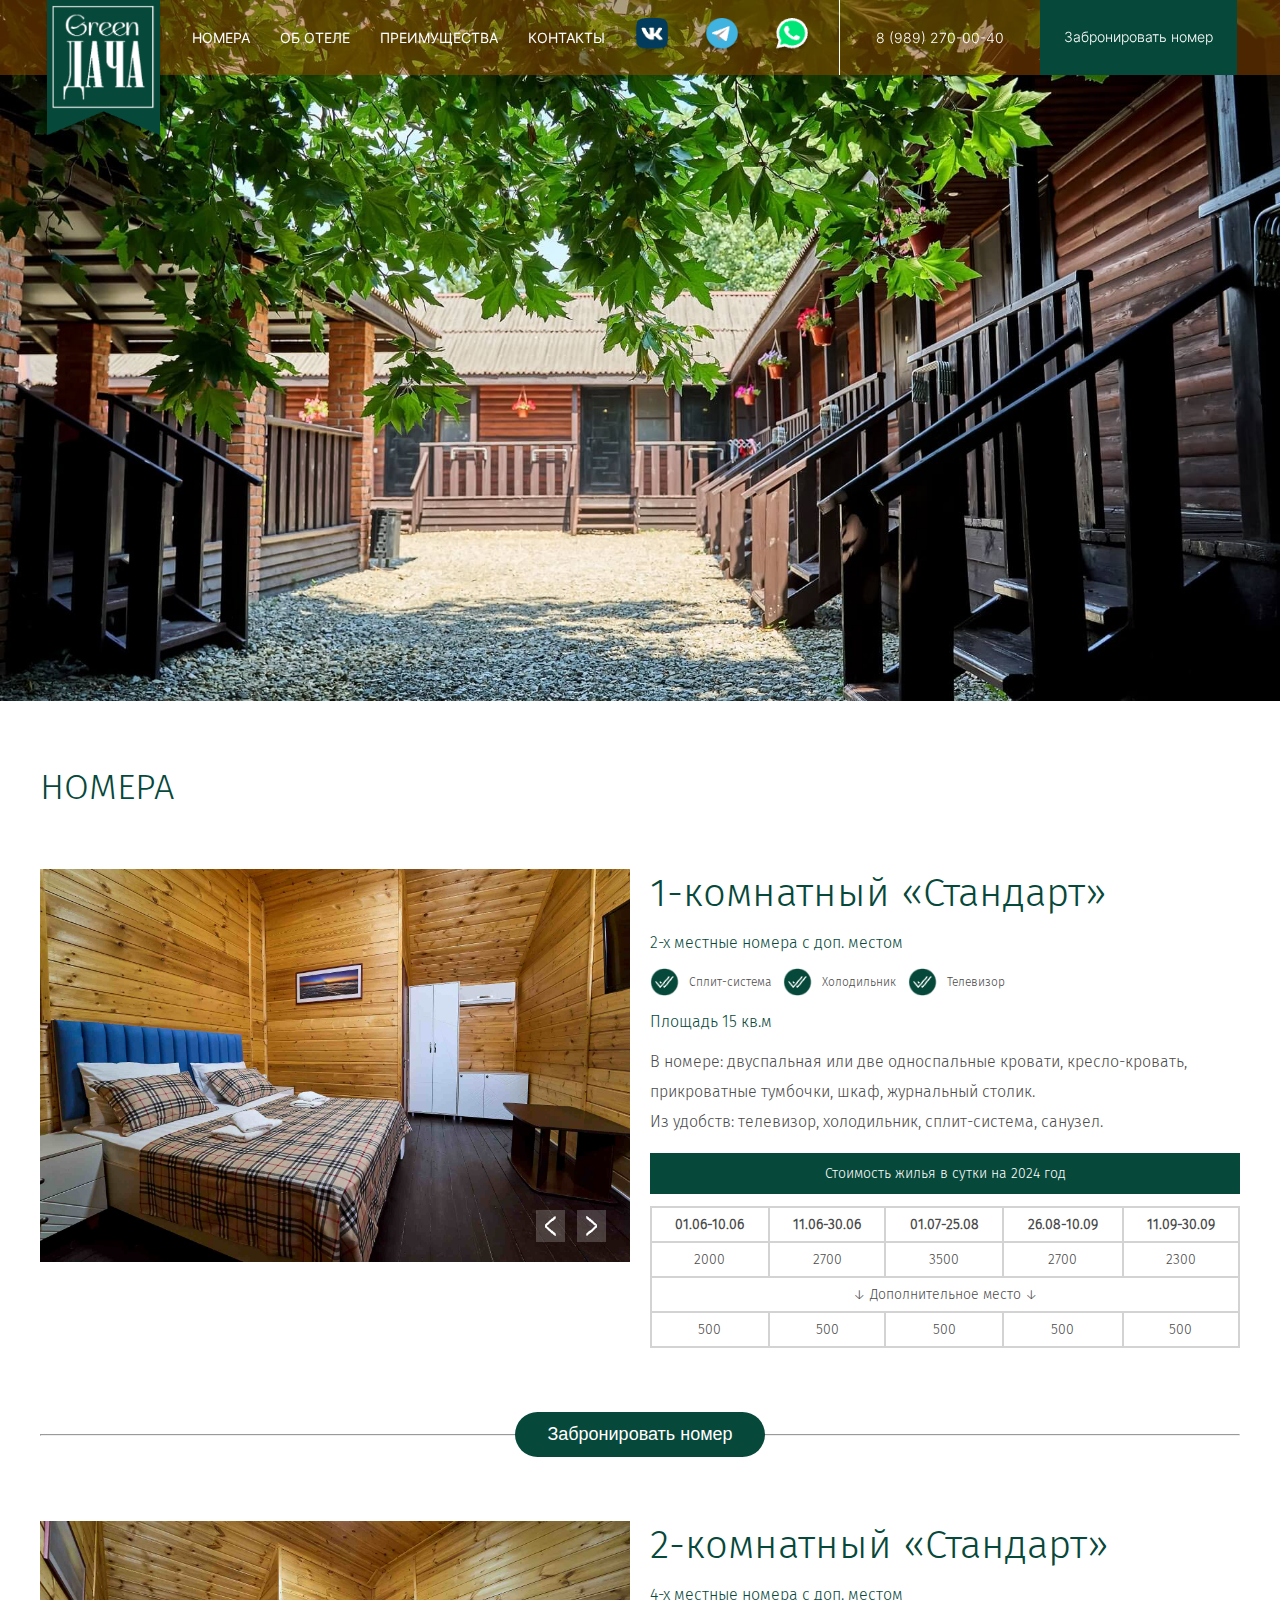
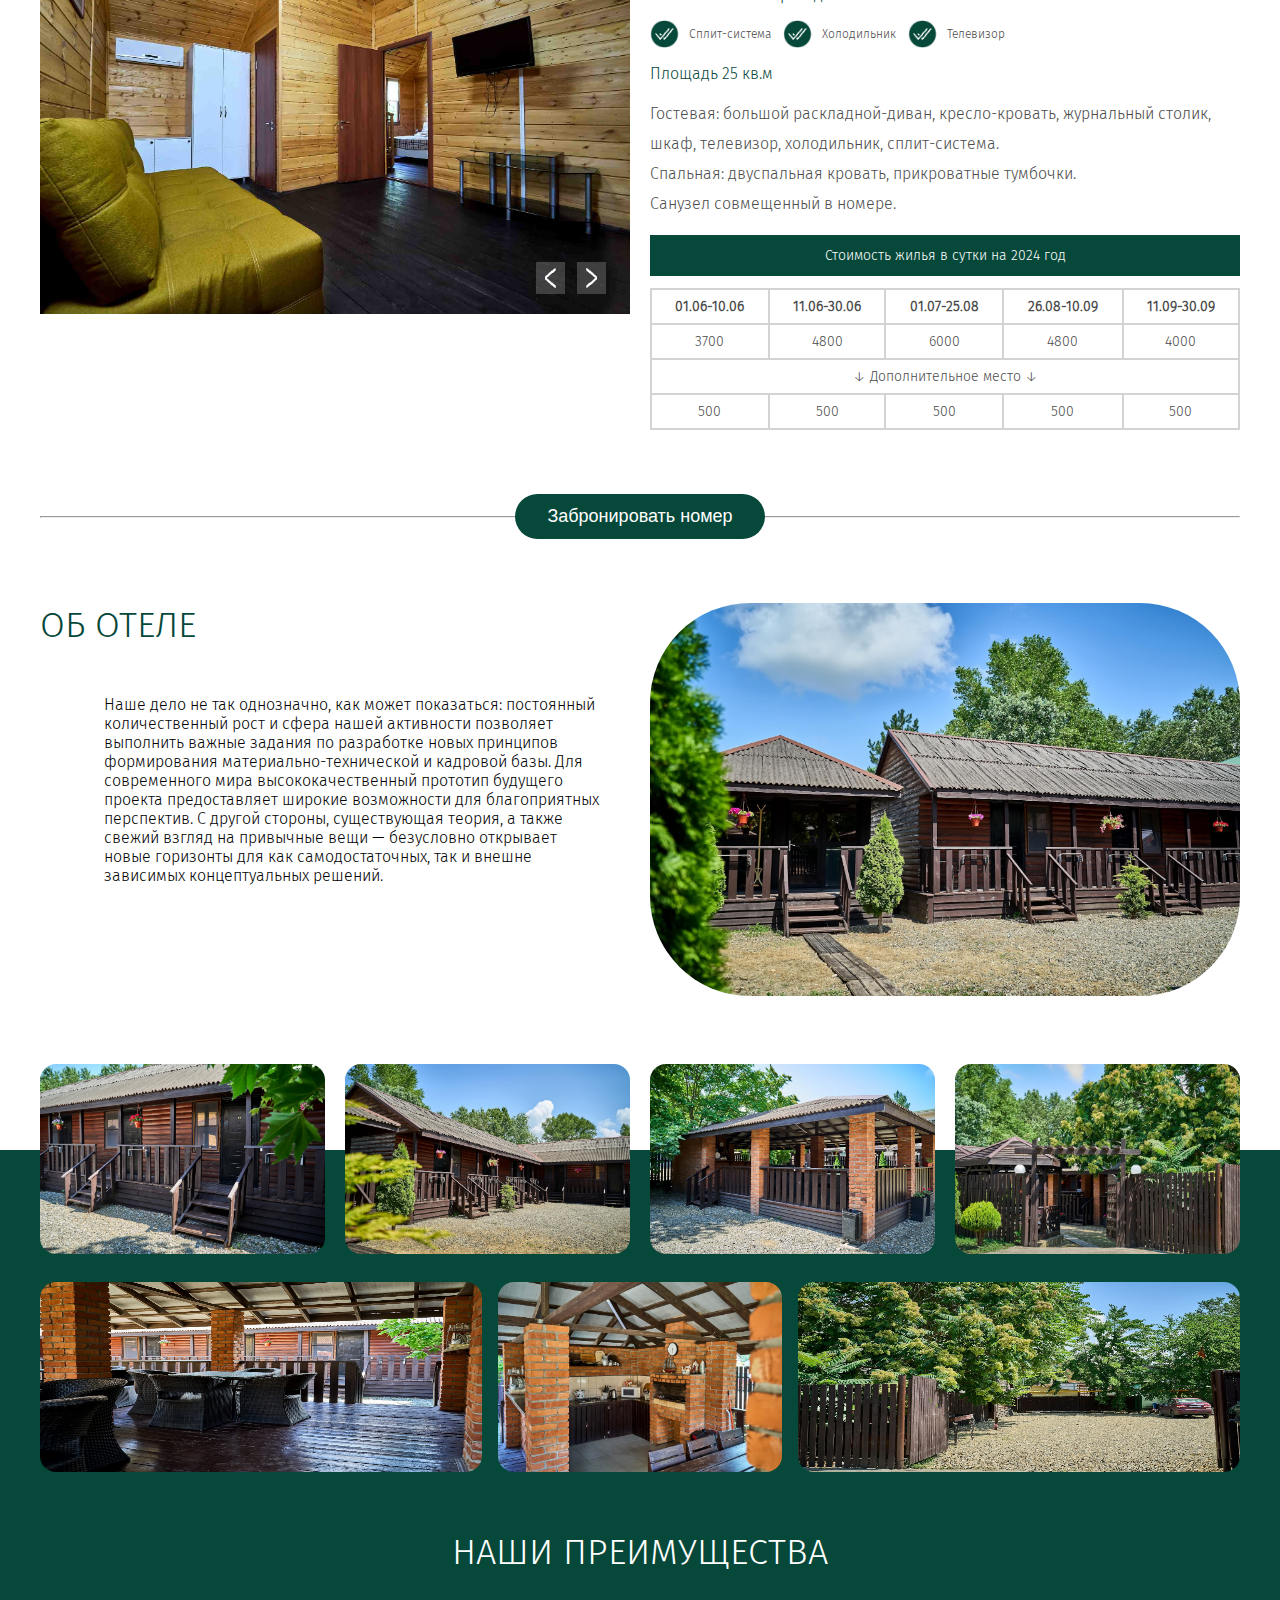
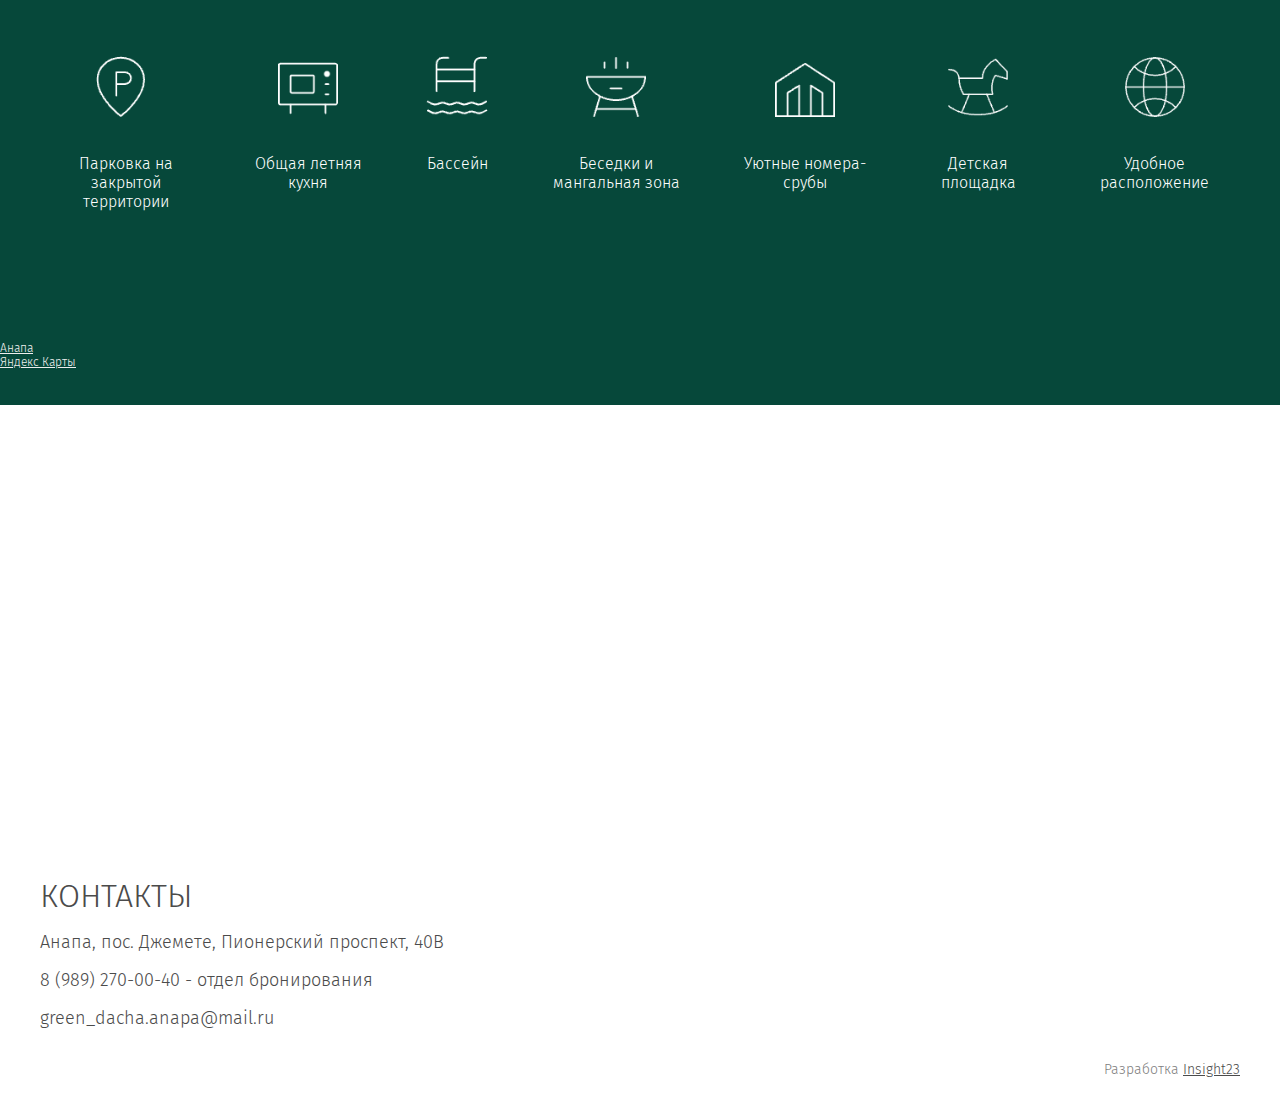
==== index.html @ 49b53788 "Added functional for rooms gallery" ====
﻿<!DOCTYPE html>
<html lang="ru">
  <head>
    <meta charset="UTF-8" />
    <meta name="viewport" content="width=device-width, initial-scale=1.0" />
    <title>Грин Дача. Отель. г. Анапа</title>
    <link rel="stylesheet" href="css/style.css" />
    <link href="js/lightbox2/src/css/lightbox.css" rel="stylesheet" />
  </head>
  <body>
    <header class="header">
      <div class="navbar center">
        <div class="logo"></div>
        <nav class="nav__menu">
          <a href="#rooms" class="nav__menu_link">Номера</a>
          <a href="#about" class="nav__menu_link">Об отеле</a>
          <a href="#advantages" class="nav__menu_link">Преимущества</a>
          <a href="#contacts" class="nav__menu_link">Контакты</a>
        </nav>
        <div class="social">
          <a href="https://vk.com/public219875390" class="social_icon">
            <img src="images/icons/vk-white.png" alt="vkontakte" />
          </a>
          <a href="https://t.me/+79892700040" class="social_icon">
            <img src="images/icons/tg.png" alt="telegram" />
          </a>
          <a href="https://wa.me/+79892700040" class="social_icon">
            <img src="images/icons/wa.png" alt="whatsapp" />
          </a>
        </div>
        <div class="header__contacts">
          <a href="tel:+79892700040" class="header__contacts_phone"
            >8 (989) 270-00-40</a
          >
          <a href="#" class="header__contacts_booking">Забронировать номер</a>
        </div>
      </div>
    </header>

    <div class="slider">
      <img src="images/slide-1.jpg" alt="slide-1" />
    </div>
    <article id="rooms" class="rooms center">
      <h1 class="title">Номера</h1>
      <section class="room">
        <div class="room__content">
          <div class="room__content_images one-room">
            <div class="room__gallery-arrows">
            <div class="room__gallery_arrow prev">
            </div>
            <div class="room__gallery_arrow next">
            </div>
          </div>
        </div>
          <div class="room__content_info">
            <h2 class="room__name">1-комнатный «Стандарт»</h2>
            <p class="room__capacity">2-х местные номера с доп. местом</p>
            <ul class="inclusive">
              <li class="inclusive__item">
                <img src="images/icons/cheked.png" alt="icon-inclusive" />
                <span>Сплит-система</span>
              </li>
              <li class="inclusive__item">
                <img src="images/icons/cheked.png" alt="icon-inclusive" />
                <span>Холодильник</span>
              </li>
              <li class="inclusive__item">
                <img src="images/icons/cheked.png" alt="icon-inclusive" />
                <span>Телевизор</span>
              </li>
            </ul>
            <p class="room__content_square">Площадь 15 кв.м</p>
            <p class="room__content_desc">
              <b>В номере:</b> двуспальная или две односпальные кровати,
              кресло-кровать, прикроватные тумбочки, шкаф, журнальный столик.<br />
              <b>Из удобств:</b> телевизор, холодильник, сплит-система, санузел.
            </p>
            <div class="room__content_price">
              <table class="price__table">
                <caption class="price__title">
                  Стоимость жилья в сутки на 2024 год
                </caption>
                <thead>
                  <tr>
                    <th>01.06-10.06</th>
                    <th>11.06-30.06</th>
                    <th>01.07-25.08</th>
                    <th>26.08-10.09</th>
                    <th>11.09-30.09</th>
                  </tr>
                  <tr>
                    <td>2000</td>
                    <td>2700</td>
                    <td>3500</td>
                    <td>2700</td>
                    <td>2300</td>
                  </tr>
                  <tr>
                    <td colspan="5">↓ Дополнительное место ↓</td>
                  </tr>
                  <tr>
                    <td>500</td>
                    <td>500</td>
                    <td>500</td>
                    <td>500</td>
                    <td>500</td>
                  </tr>
                </thead>
              </table>
            </div>
          </div>
        </div>
        <div class="rooms__btn">
          <hr class="rooms__btn_line" />
          <button class="rooms__btn_booking">Забронировать номер</button>
        </div>
      </section>
      <section class="room">
        <div class="room__content">
          <div class="room__content_images two-rooms">
            <div class="room__gallery-arrows">
              <div class="room__gallery_arrow prev">
              </div>
              <div class="room__gallery_arrow next">
              </div>
            </div>
          </div>
          <div class="room__content_info">
            <h2 class="room__name">2-комнатный «Стандарт»</h2>
            <p class="room__capacity">4-х местные номера с доп. местом</p>
            <ul class="inclusive">
              <li class="inclusive__item">
                <img src="images/icons/cheked.png" alt="icon-inclusive" />
                <span>Сплит-система</span>
              </li>
              <li class="inclusive__item">
                <img src="images/icons/cheked.png" alt="icon-inclusive" />
                <span>Холодильник</span>
              </li>
              <li class="inclusive__item">
                <img src="images/icons/cheked.png" alt="icon-inclusive" />
                <span>Телевизор</span>
              </li>
            </ul>
            <p class="room__content_square">Площадь 25 кв.м</p>
            <p class="room__content_desc">
              <b>Гостевая:</b> большой раскладной-диван, кресло-кровать, журнальный столик, шкаф, телевизор, холодильник, сплит-система.<br>
              <b>Спальная:</b> двуспальная кровать, прикроватные тумбочки.<br> Санузел совмещенный в номере.
            </p>
            <div class="room__content_price">
              <table class="price__table">
                <caption class="price__title">
                  Стоимость жилья в сутки на 2024 год
                </caption>
                <thead>
                  <tr>
                    <th>01.06-10.06</th>
                    <th>11.06-30.06</th>
                    <th>01.07-25.08</th>
                    <th>26.08-10.09</th>
                    <th>11.09-30.09</th>
                  </tr>
                  <tr>
                    <td>3700</td>
                    <td>4800</td>
                    <td>6000</td>
                    <td>4800</td>
                    <td>4000</td>
                  </tr>
                  <tr>
                    <td colspan="5">↓ Дополнительное место ↓</td>
                  </tr>
                  <tr>
                    <td>500</td>
                    <td>500</td>
                    <td>500</td>
                    <td>500</td>
                    <td>500</td>
                  </tr>
                </thead>
              </table>
            </div>
          </div>
        </div>
        <div class="rooms__btn">
          <hr class="rooms__btn_line" />
          <button class="rooms__btn_booking">Забронировать номер</b>
        </div>
      </section>
    </article>
    <article id="about" class="about center">
      <div class="flex-row">
      <div class="about__text">
        <h2 class="title about__title">Об отеле</h2>
        <p class="text">Наше дело не так однозначно, как может показаться: постоянный количественный рост и сфера нашей активности позволяет выполнить важные задания по разработке новых принципов формирования материально-технической и кадровой базы. Для современного мира высококачественный прототип будущего проекта предоставляет широкие возможности для благоприятных перспектив. С другой стороны, существующая теория, а также свежий взгляд на привычные вещи — безусловно открывает новые горизонты для как самодостаточных, так и внешне зависимых концептуальных решений.</p>
      </div>
      <div class="about__image"><img src="images/gallery/dvor00042.jpg" alt="фото двор-1"></div>
    </div>
      <div class="about__gallery">
        <div class="about__gallery_row">
        <a href="images/gallery/dvor00031.jpg" data-lightbox="roadtrip" class="about__gallery_item">
          <img src="images/gallery/dvor00031.jpg" alt="двор-2">
        </a>
        <a href="images/gallery/dvor00041.jpg" data-lightbox="roadtrip" class="about__gallery_item">
        <img src="images/gallery/dvor00041.jpg" alt="двор-3">
      </a>
      <a href="images/gallery/dvor00038.jpg" data-lightbox="roadtrip" class="about__gallery_item">
        <img src="images/gallery/dvor00038.jpg" alt="двор-4">
      </a>
      <a href="images/gallery/dvor00053.jpg" data-lightbox="roadtrip" class="about__gallery_item">
        <img src="images/gallery/dvor00053.jpg" alt="двор-5">
      </a>
      </div>
      <div class="about__gallery_row">
        <a href="images/gallery/dvor00029.jpg" data-lightbox="roadtrip" class="about__gallery_item grow">
        <img src="images/gallery/dvor00029.jpg" alt="двор-6">
      </a>
      <a href="images/gallery/dvor00027.jpg" data-lightbox="roadtrip" class="about__gallery_item">
        <img src="images/gallery/dvor00027.jpg" alt="двор-7">
      </a>
      <a href="images/gallery/dvor00054.jpg" data-lightbox="roadtrip" class="about__gallery_item grow">
        <img src="images/gallery/dvor00054.jpg" alt="двор-8">
      </a>
        </div>
      </div>
    </article>
    <article id="advantages" class="advantages">
      <div class="title text_white center">НАШИ ПРЕИМУЩЕСТВА</div>
      <div class="flex-row center">        
        <div class="advantages_desc"><img src="images/icons/parking.png" alt=""><span>Парковка на закрытой территории</span></div>
        <div class="advantages_desc"><img src="images/icons/electrooven.png" alt=""><span>Общая летняя кухня</span></div>
        <div class="advantages_desc"><img src="images/icons/pool.png" alt=""><span>Бассейн</span></div>
        <div class="advantages_desc"><img src="images/icons/bbq.png" alt=""><span>Беседки и мангальная зона</span></div>
        <div class="advantages_desc"><img src="images/icons/house.png" alt=""><span>Уютные номера-срубы</span></div>
        <div class="advantages_desc"><img src="images/icons/childspace.png" alt=""><span>Детская площадка</span></div>
        <div class="advantages_desc"><img src="images/icons/globe.png" alt=""><span>Удобное расположение</span></div>
      </div>
    </article>
    <div style="position:relative;overflow:hidden;margin-top:-64px"><a href="https://yandex.ru/maps/1107/anapa/?utm_medium=mapframe&utm_source=maps" style="color:#eee;font-size:12px;position:absolute;top:0px;">Анапа</a><a href="https://yandex.ru/maps/1107/anapa/house/pionerskiy_prospekt_40v/Z04YdQdjTUwDQFpufXV1d39kYQ==/?ll=37.303652%2C44.945838&utm_medium=mapframe&utm_source=maps&z=16.71" style="color:#eee;font-size:12px;position:absolute;top:14px;">Яндекс Карты</a><iframe src="https://yandex.ru/map-widget/v1/?ll=37.303652%2C44.945838&mode=search&ol=geo&ouri=ymapsbm1%3A%2F%2Fgeo%3Fdata%3DCgoxNDk1NjE1MjI2EmrQoNC-0YHRgdC40Y8sINCa0YDQsNGB0L3QvtC00LDRgNGB0LrQuNC5INC60YDQsNC5LCDQkNC90LDQv9CwLCDQn9C40L7QvdC10YDRgdC60LjQuSDQv9GA0L7RgdC_0LXQutGCLCA0MNCSIgoNxzYVQhUWyTNC&z=16.71" width="100%" height="500" frameborder="0" allowfullscreen="true" style="position:relative;"><div></div></iframe></div>
    <footer class="footer">
      <div id="contacts" class="footer__contacts center">
        <h2 class="footer__title">Контакты</h2>
        <p>Анапа, пос. Джемете, Пионерский проспект, 40В</p>
        <p>8 (989) 270-00-40 - отдел бронирования</p>
        <p>green_dacha.anapa@mail.ru</p>        
      </div>
      <div class="copyright center">
        <span class="developer">Разработка</span>
        <a class="developer__link" href="https://insight23.ru" >
             Insight23
        </a>
      </div>
    </footer>
    <div class="scrollup__button btn_hide">
      <img src="images/icons/scroll-arrow.png" alt="кнопка вверх">
    </div>
    <script src="js/data.js"></script>
    <script src="js/script.js"></script>
    <script src="js/lightbox2/dist/js/lightbox-plus-jquery.js"></script>
  </body>
</html>
---- css/style.css ----
@font-face {
  font-family: "Inter";
  src: url("fonts/Inter/Inter-VariableFont_slnt,wght.ttf");
}
@font-face {
  font-family: Fira Sans;
  src: url("fonts/Fira_Sans/FiraSans-Light.ttf");
}
* {
  margin: 0;
  padding: 0;
  box-sizing: border-box;
}

body {
  margin: 0;
  padding: 0;
  min-height: 100vh;
  font-family: Fira Sans, sans-serif;
  font-size: 14px;
  font-weight: 300;
  position: relative;
}

h1,
h2,
h3,
h4,
h5,
h6 {
  font-family: Fira Sans, sans-serif;
  font-weight: 300;
}

.center {
  padding-left: calc(50% - 850px);
  padding-right: calc(50% - 850px);
}

.flex-row {
  display: flex;
  align-items: flex-start;
  justify-content: space-between;
  gap: 20px;
  margin-bottom: 64px;
}

.text_white {
  color: #fff !important;
}

.header {
  width: 100%;
  position: fixed;
  z-index: 100;
}

.navbar {
  display: flex;
  align-items: stretch;
  justify-content: center;
  gap: 32px;
  background-color: rgba(150, 75, 0, 0.5);
  font-family: Inter;
  font-size: 18px;
  color: #fff;
}

.fixed {
  background-color: #fff;
  border-bottom: 2px solid #e5e5e5;
  z-index: 100;
}
.fixed .nav__menu_link, .fixed .header__contacts_phone {
  color: rgb(75, 75, 75) !important;
}
.fixed .header__contacts {
  border-left: 1px solid #c0c0c0;
}

.logo {
  width: 120px;
  height: 75px;
  z-index: 20;
  position: relative;
}

.logo img {
  max-width: 100%;
}

.nav__menu {
  display: flex;
  align-items: center;
  justify-content: center;
  padding-top: 28px;
  padding-bottom: 28px;
  gap: 30px;
}
.nav__menu_link {
  display: block;
  text-decoration: none;
  text-transform: uppercase;
  color: #fff;
  font-weight: 400;
}

.social {
  display: flex;
  justify-content: center;
  align-items: center;
  gap: 32px;
}
.social_icon img {
  width: 38px;
  height: 37px;
}

.header__contacts {
  border-left: 1px solid #fff;
  display: flex;
  align-items: center;
  justify-content: flex-end;
  gap: 36px;
}
.header__contacts_phone {
  display: block;
  text-decoration: none;
  color: #fff;
  margin-left: 36px;
}
.header__contacts_booking {
  display: block;
  text-decoration: none;
  height: 100%;
  background-color: #06483a;
  color: #fff;
  padding: 28px 24px;
}

.slider {
  margin-bottom: 30px;
}
.slider img {
  width: 100%;
}

.title {
  font-size: 32px;
  text-transform: uppercase;
  margin-top: 60px;
  margin-bottom: 60px;
  color: #06483a;
}

/* Rooms */
.room {
  margin-bottom: 64px;
}
.room__content {
  display: flex;
  align-items: flex-start;
  justify-content: flex-start;
  color: #06483a;
  gap: 20px;
  margin-bottom: 64px;
}
.room__content_info {
  display: flex;
  flex-direction: column;
  align-items: flex-start;
  justify-content: flex-start;
  gap: 16px;
}
.room__content_images {
  max-width: 840px;
  position: relative;
}
.room__content_images img {
  width: 100%;
}
.room__content_square {
  font-size: 16px;
  font-weight: 400;
}
.room__content_desc {
  color: #4b4b4b;
  font-size: 16px;
  line-height: 30px;
}
.room__content_price {
  display: flex;
  flex-direction: column;
  align-items: center;
  justify-content: center;
  gap: 16px;
  width: 100%;
  text-align: center;
}
.room__name {
  font-size: 40px;
}
.room__capacity {
  font-size: 16px;
}
.room__gallery-arrows {
  display: flex;
  align-items: center;
  justify-content: space-between;
  gap: 12px;
  width: 70px;
  position: absolute;
  right: 4%;
  bottom: 6%;
}
.room__gallery_arrow {
  background-color: rgba(255, 255, 255, 0.2);
  width: 32px;
  height: 32px;
  cursor: pointer;
  position: relative;
  z-index: 2;
}

.prev {
  background-image: url("../images/icons/left-arrow-min.png");
  background-repeat: no-repeat;
  background-position: center;
}

.next {
  background-image: url("../images/icons/right-arrow-min.png");
  background-repeat: no-repeat;
  background-position: center;
}

.inclusive {
  display: flex;
  justify-content: flex-start;
  align-items: center;
  gap: 12px;
  list-style: none;
}
.inclusive__item {
  display: flex;
  justify-content: flex-start;
  align-items: center;
  font-size: 12px;
  color: #4b4b4b;
}
.inclusive__item img {
  width: 31px;
  height: 28px;
  margin-right: 8px;
}

.price__title {
  width: 100%;
  color: #fff;
  background-color: #06483a;
  padding-top: 12px;
  padding-bottom: 12px;
  margin-bottom: 12px;
}

.price__table {
  width: 100%;
  color: #4b4b4b;
  border-collapse: collapse;
}

th,
td {
  border: 2px solid lightgray;
  padding-top: 8px;
  padding-bottom: 8px;
}

.rooms__btn {
  position: relative;
  text-align: center;
}
.rooms__btn_booking {
  color: #fff;
  font-size: 18px;
  text-decoration: none;
  background-color: #06483a;
  padding: 12px 32px;
  border-radius: 38px;
  border: none;
}
.rooms__btn_line {
  position: absolute;
  width: 100%;
  top: 50%;
  z-index: -2;
}

/* About hotel */
.about__text {
  width: 50%;
}
.about__text .text {
  max-width: 550px;
  font-size: 16px;
  margin-left: 64px;
  margin-right: 24px;
}
.about__title {
  margin-top: 0;
  margin-bottom: 48px;
}
.about__image {
  width: 50%;
}
.about__image img {
  max-width: 100%;
  border-radius: 100px;
}
.about__gallery {
  max-width: 100%;
  position: relative;
  z-index: 2;
}
.about__gallery_row {
  display: flex;
  align-items: center;
  justify-content: space-between;
  gap: 16px;
  max-width: 100%;
  margin-bottom: 28px;
}
.about__gallery_item {
  width: auto;
  height: 270px;
}
.about__gallery_item.grow {
  flex-grow: 2;
}
.about__gallery_item img {
  width: 100%;
  height: 100%;
  border-radius: 16px;
}

/* Advantages */
.advantages {
  background-color: #06483a;
  text-align: center;
  color: #fff;
  position: relative;
  padding-top: 520px;
  padding-bottom: 112px;
  margin-top: -470px;
}
.advantages_desc {
  display: flex;
  flex-direction: column;
  align-items: center;
  justify-content: space-between;
  padding: 18px;
  gap: 32px;
  max-width: 172px;
  font-size: 16px;
}
.advantages_desc img {
  width: 70px;
  height: 70px;
}

/* Footer */
.footer {
  padding-top: 32px;
  padding-bottom: 32px;
}
.footer__contacts {
  display: flex;
  flex-direction: column;
  justify-content: center;
  align-items: flex-start;
  gap: 16px;
  color: #4b4b4b;
}
.footer__contacts p {
  font-size: 18px;
}
.footer__title {
  font-size: 32px;
  text-transform: uppercase;
  color: #4b4b4b;
}

.copyright {
  margin-top: 32px;
  text-align: right;
  color: #4b4b4b;
}

.developer {
  color: gray;
}
.developer__link {
  color: #4b4b4b;
  font-weight: 400;
}

.scrollup__button {
  width: 70px;
  height: 70px;
  position: fixed;
  bottom: 120px;
  right: 48px;
  background-color: rgba(196, 196, 196, 0.537254902);
  border-radius: 60%;
  cursor: pointer;
  text-align: center;
  padding-top: 20px;
  padding-bottom: 20px;
  z-index: 20;
}
.scrollup__button img {
  width: 20px;
  height: auto;
}

.btn_hide {
  display: none;
}

/* @media */
@media (max-width: 1700px) {
  .center {
    padding-left: calc(50% - 600px);
    padding-right: calc(50% - 600px);
  }
  .navbar {
    font-size: 14px;
    gap: 28px;
  }
  .title {
    font-size: 36px;
  }
  .room__content_images {
    max-width: 590px;
  }
  .nav__menu {
    padding-top: 20px;
    padding-bottom: 20px;
  }
  .about__gallery_item {
    height: 190px;
  }
  .advantages {
    padding-top: 320px;
    margin-top: -350px;
  }
}/*# sourceMappingURL=style.css.map */
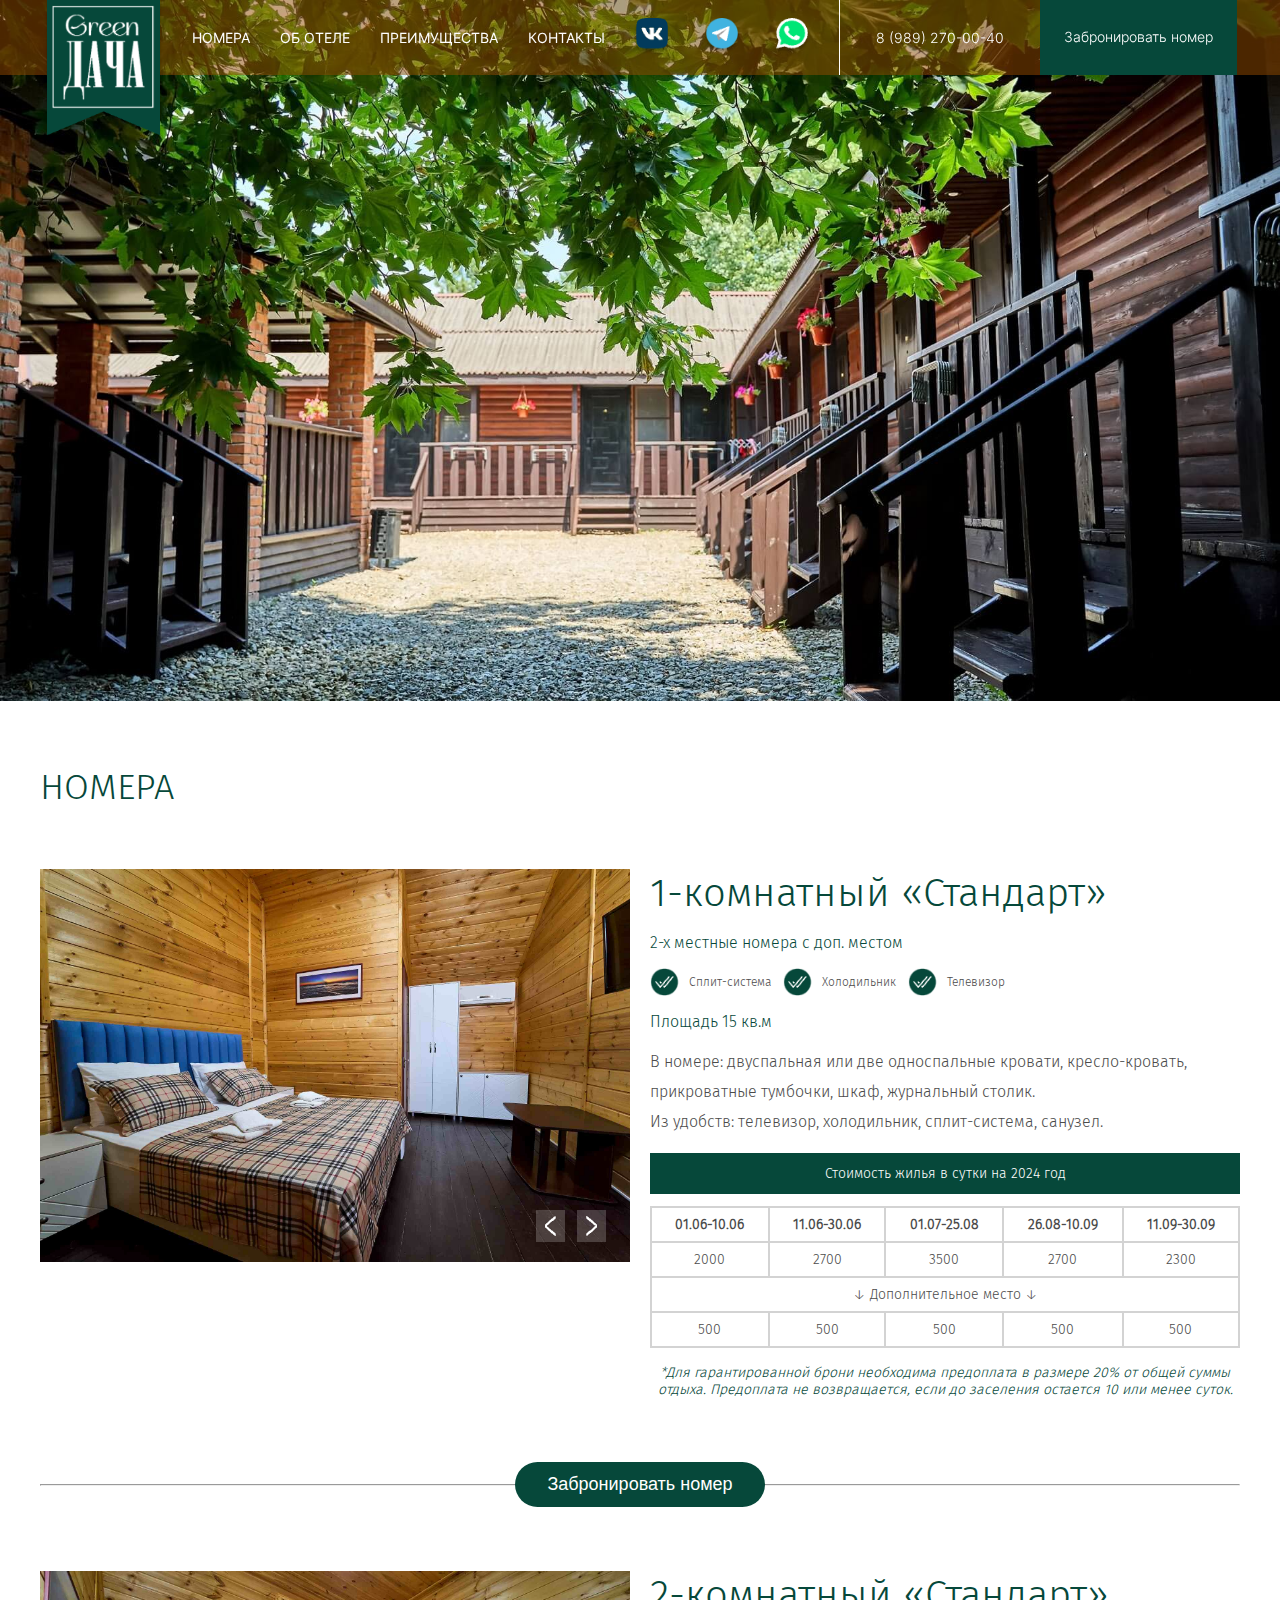
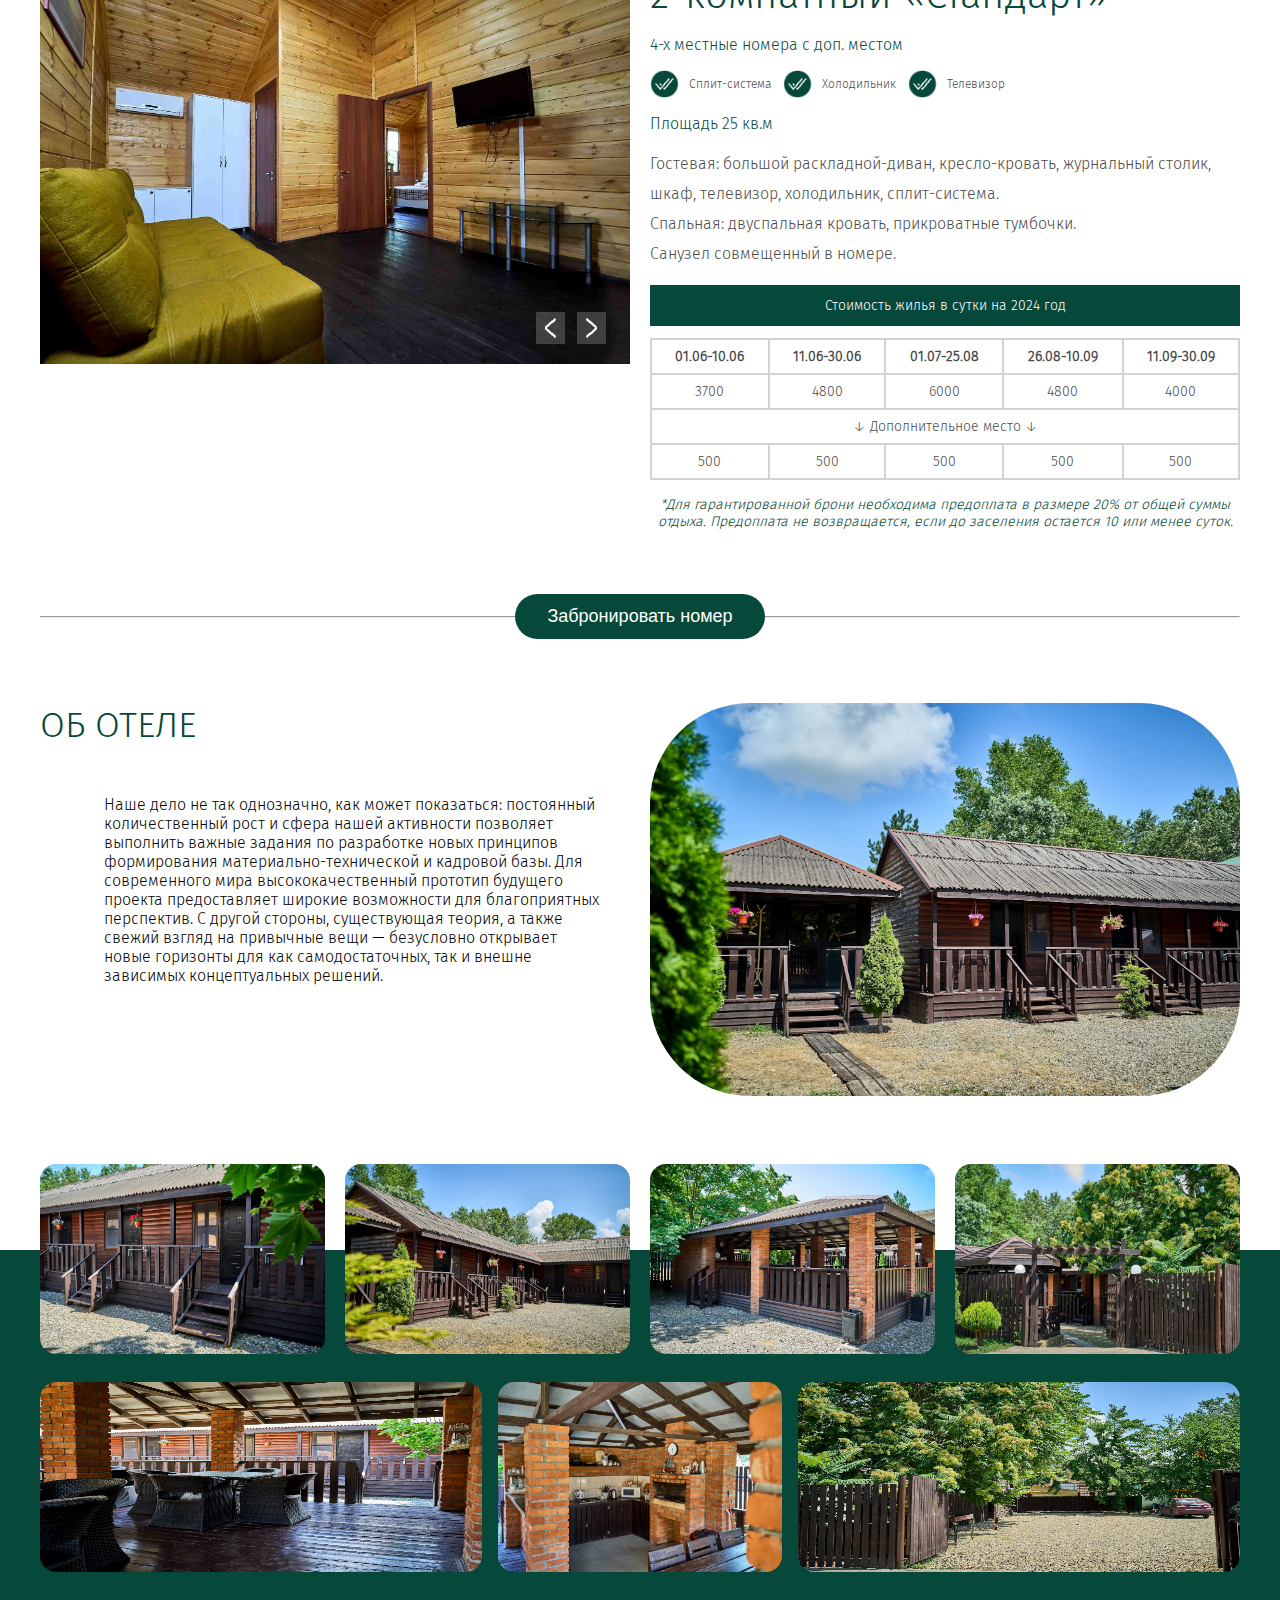
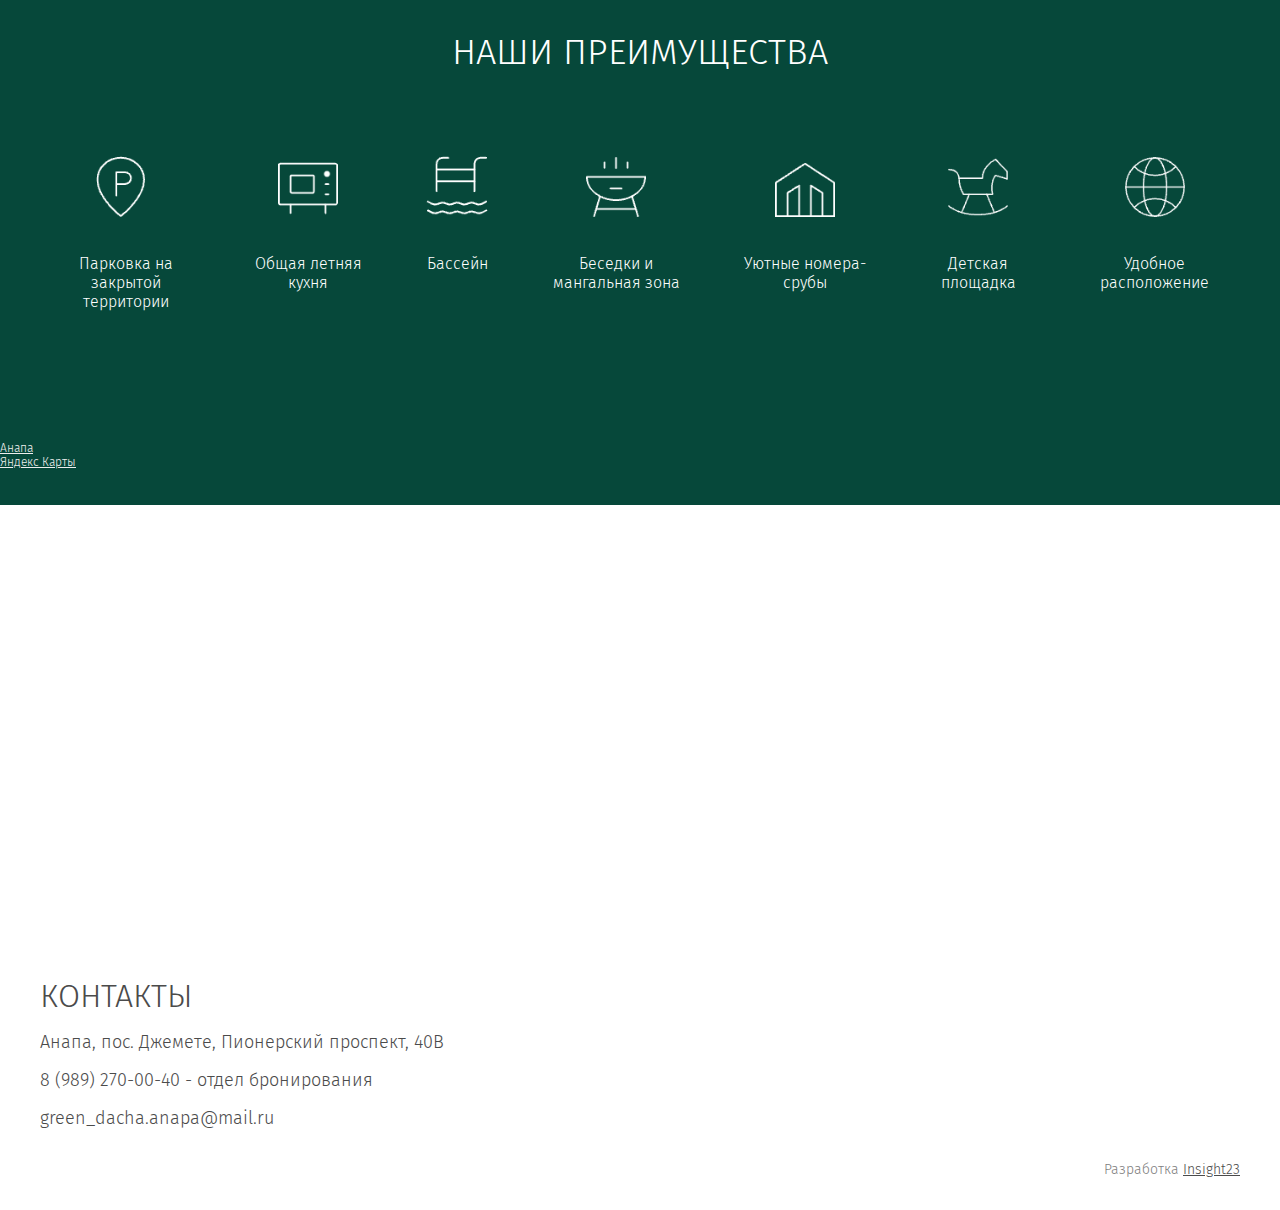
==== commit 0ad7d5f7: "Added paragraph about booking under price" ====
--- a/index.html
+++ b/index.html
@@ -107,6 +107,7 @@
                   </tr>
                 </thead>
               </table>
+              <p><i>*Для гарантированной брони необходима предоплата в размере 20% от общей суммы отдыха. Предоплата не возвращается, если до заселения остается 10 или менее суток.</i></p>
             </div>
           </div>
         </div>
@@ -179,6 +180,7 @@
                   </tr>
                 </thead>
               </table>
+              <p><i>*Для гарантированной брони необходима предоплата в размере 20% от общей суммы отдыха. Предоплата не возвращается, если до заселения остается 10 или менее суток.</i></p>
             </div>
           </div>
         </div>
--- a/css/style.css
+++ b/css/style.css
@@ -9,6 +9,11 @@
 * {
   margin: 0;
   padding: 0;
+  box-sizing: border-box;
+}
+
+*::before,
+*::after {
   box-sizing: border-box;
 }
 
@@ -174,10 +179,13 @@
 }
 .room__content_images {
   max-width: 840px;
-  position: relative;
+  max-height: 400px;
+  position: relative;
+  overflow: hidden;
 }
 .room__content_images img {
-  width: 100%;
+  max-width: 100%;
+  width: auto;
 }
 .room__content_square {
   font-size: 16px;
@@ -366,6 +374,79 @@
 .advantages_desc img {
   width: 70px;
   height: 70px;
+}
+
+/* Form */
+form {
+  width: 100%;
+  padding: 32px;
+}
+
+label:not(#check) {
+  display: flex;
+  flex-direction: column;
+  align-items: flex-start;
+  justify-content: center;
+}
+
+input:not([type=checkbox]),
+select,
+textarea {
+  width: 353px;
+  box-shadow: inset 0px 4px 4px 0px rgba(0, 0, 0, 0.25), 0px 4px 4px 0px rgba(0, 0, 0, 0.25);
+  border: none;
+  font-family: Fira Sans;
+  font-weight: 400;
+  font-size: 16px;
+  color: #4b4b4b;
+  padding: 16px;
+}
+
+select:focus {
+  line-height: 20px;
+}
+
+.dates {
+  display: flex;
+  align-items: center;
+  justify-content: center;
+  gap: 64px;
+  margin-bottom: 64px;
+}
+
+.field-group {
+  display: flex;
+  align-items: flex-start;
+  justify-content: center;
+  gap: 64px;
+}
+
+.quantity-people,
+.user-data {
+  display: flex;
+  flex-direction: column;
+  align-items: flex-start;
+  justify-content: flex-start;
+  gap: 16px;
+}
+
+#accept {
+  width: 16px;
+  height: 16px;
+  margin-right: 16px;
+}
+
+#check {
+  max-width: 353px;
+}
+
+.submit-btn {
+  background-color: #06483a;
+  padding: 12px;
+  color: #fff;
+  text-transform: uppercase;
+  width: 100%;
+  border-radius: 20px;
 }
 
 /* Footer */
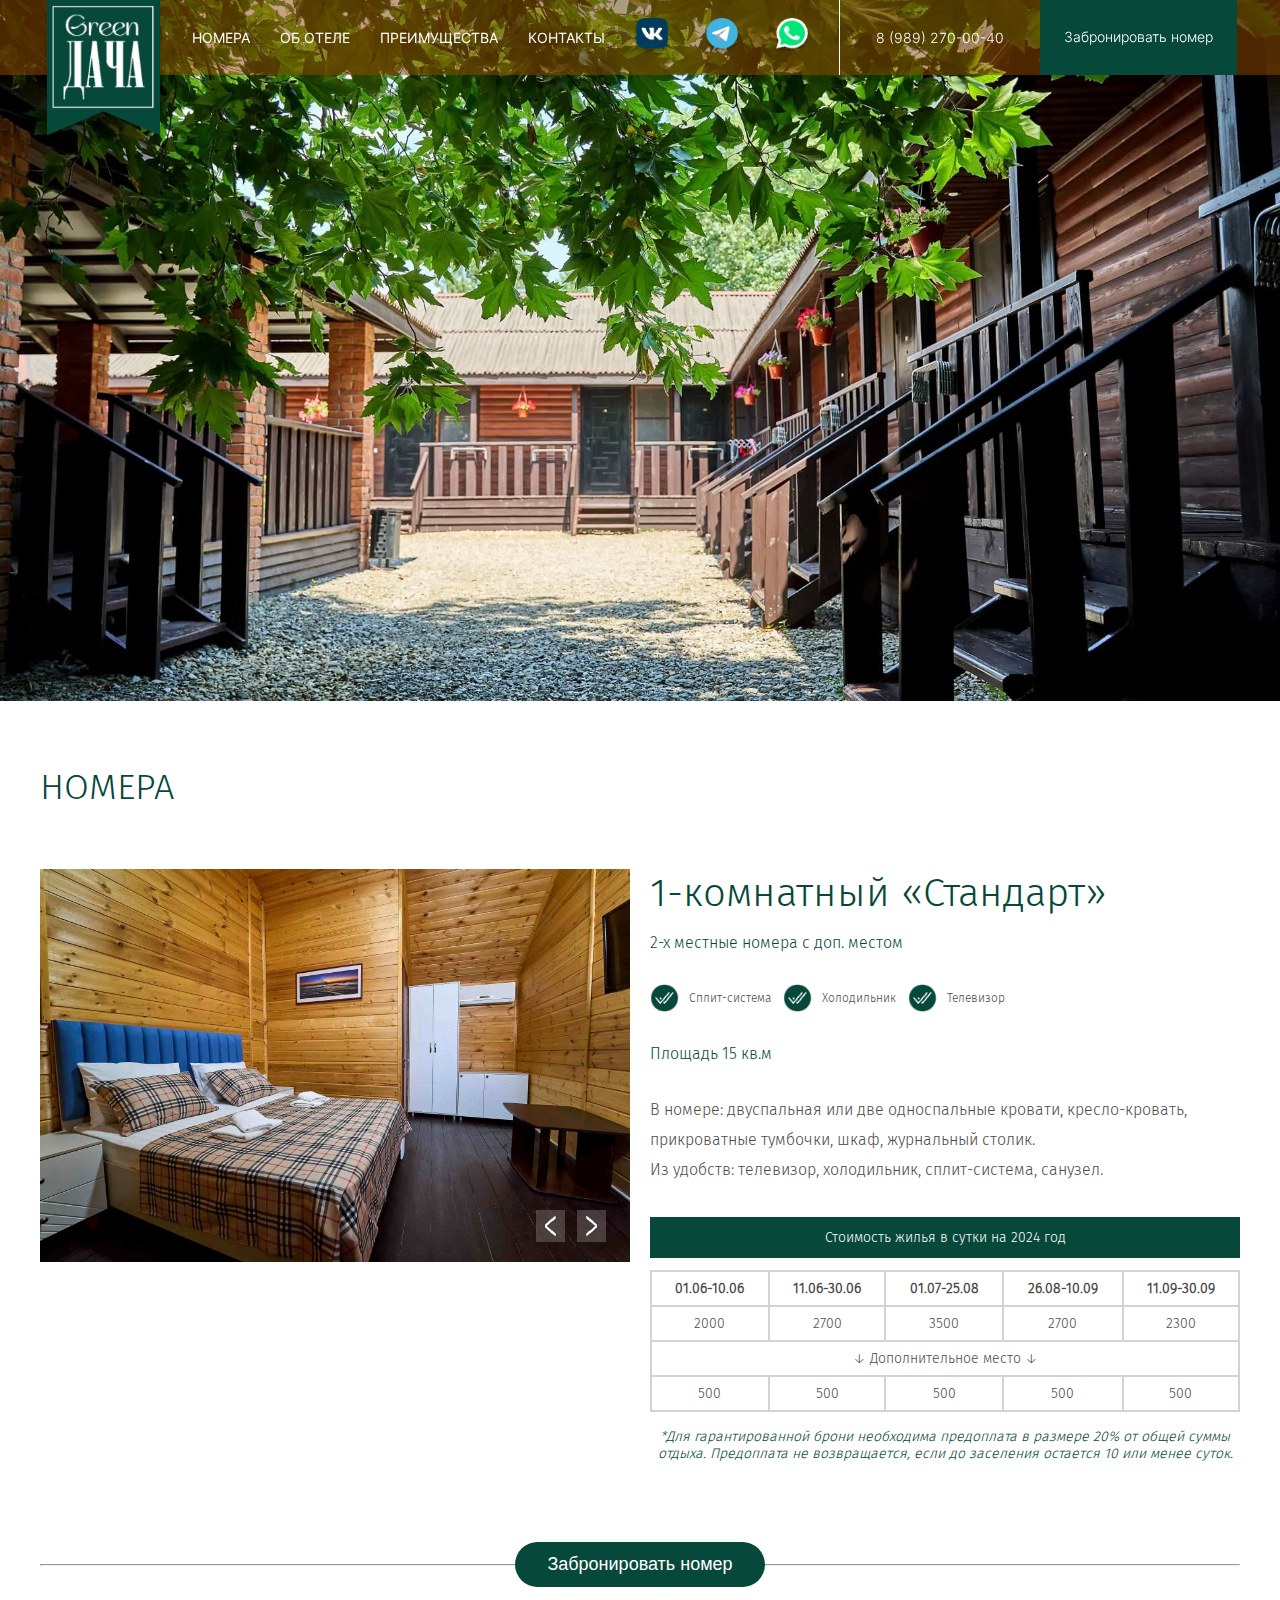
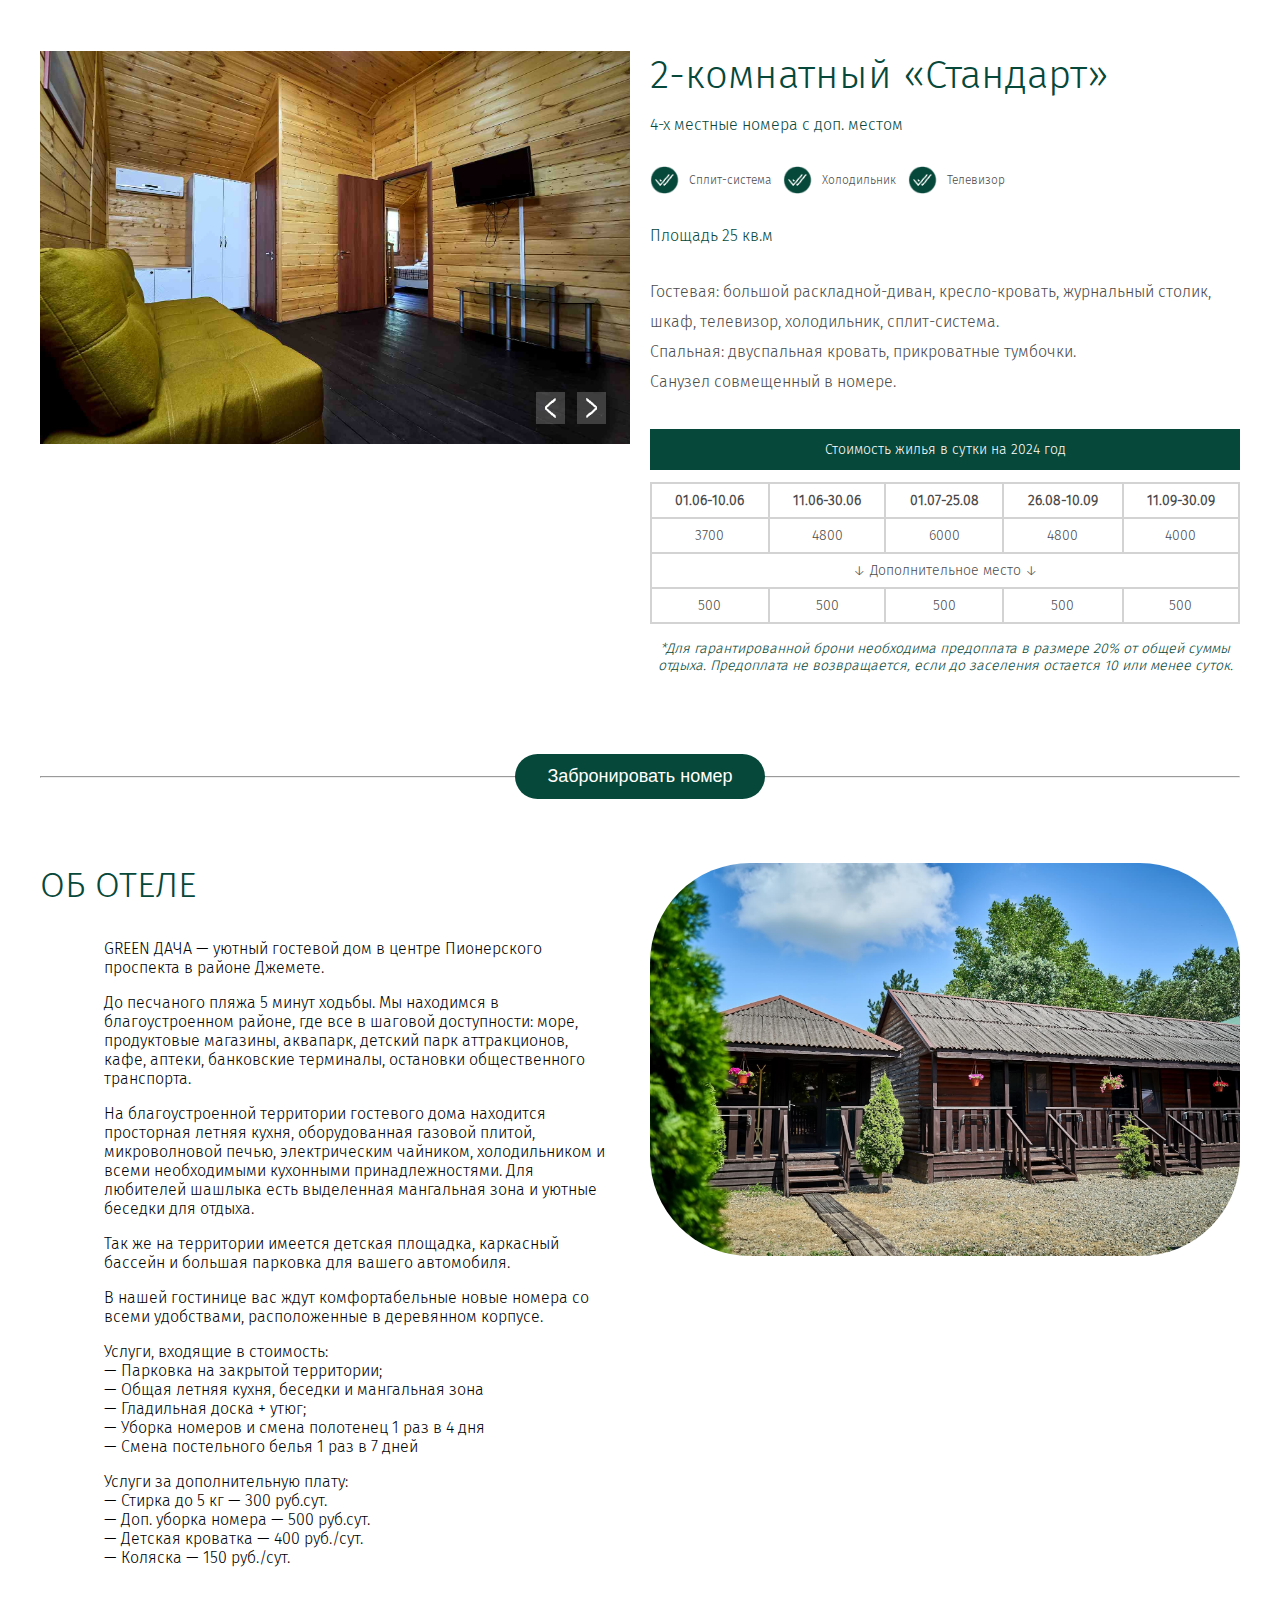
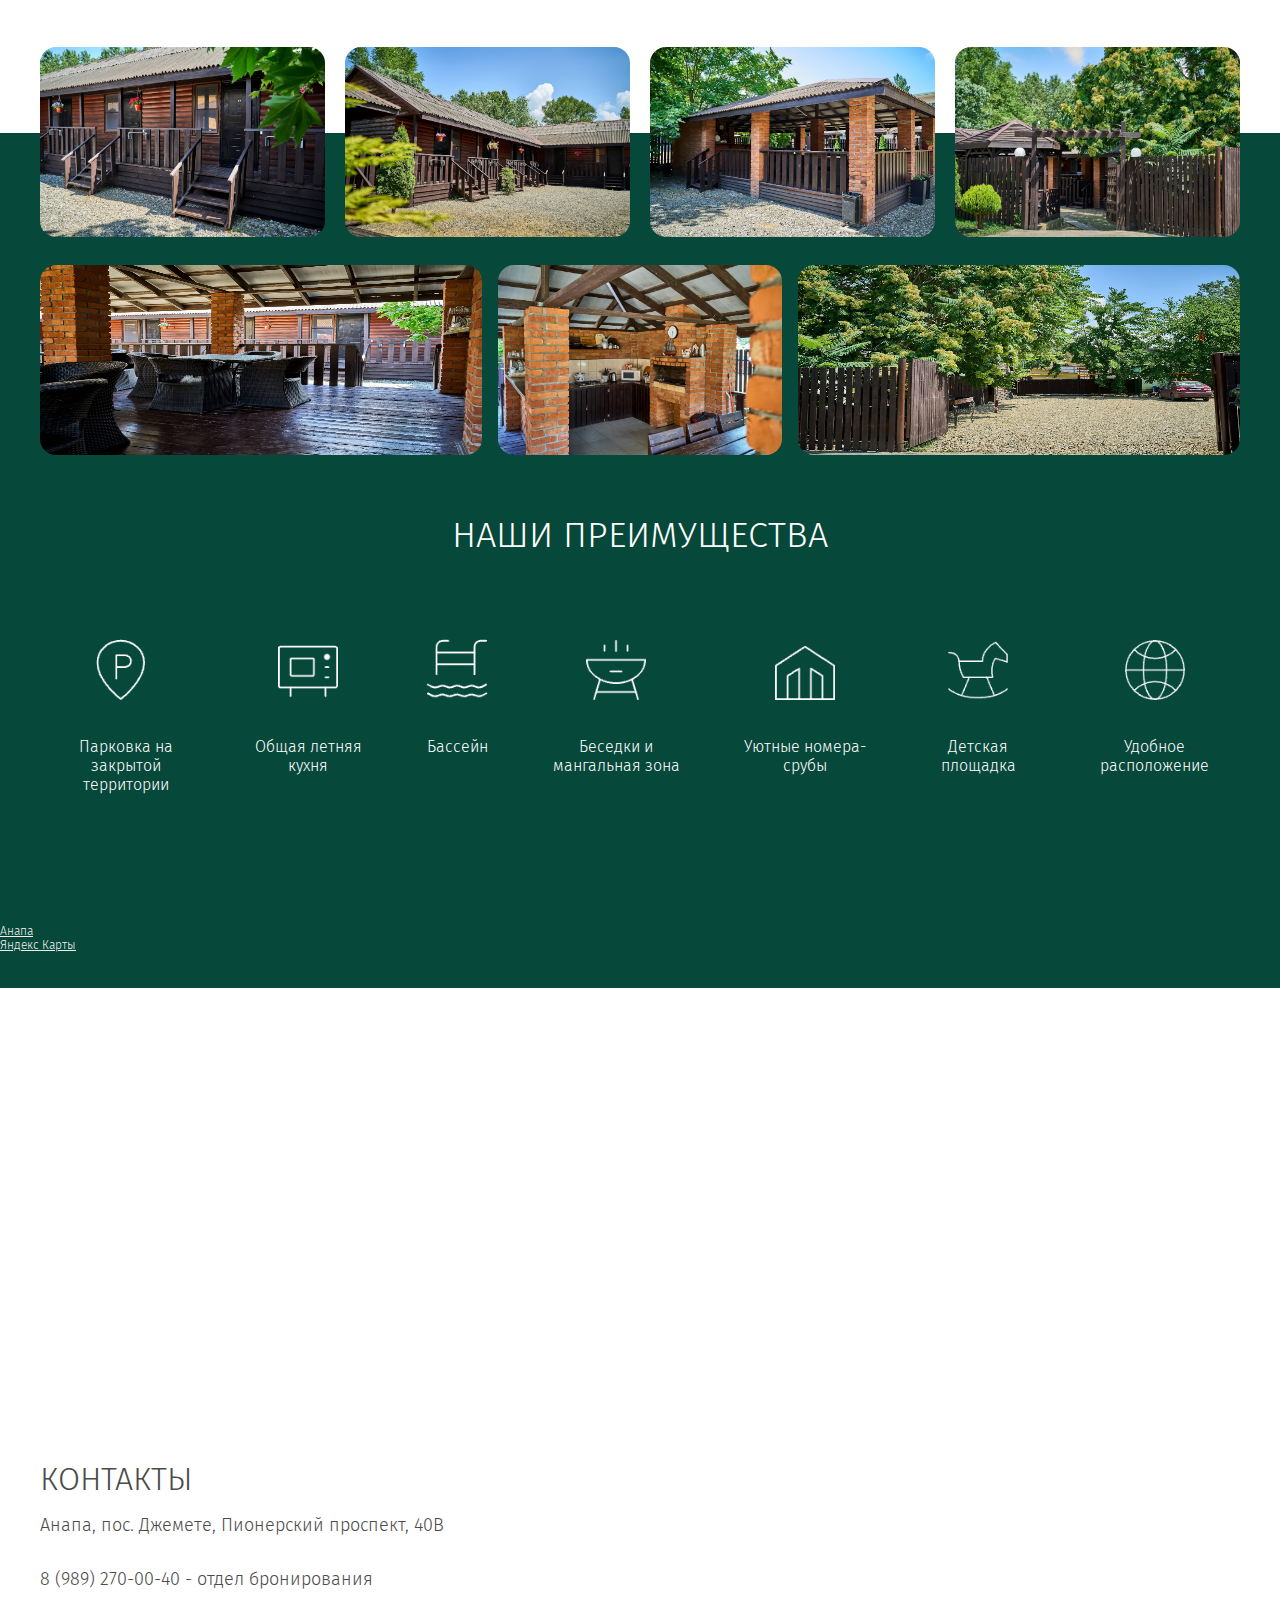
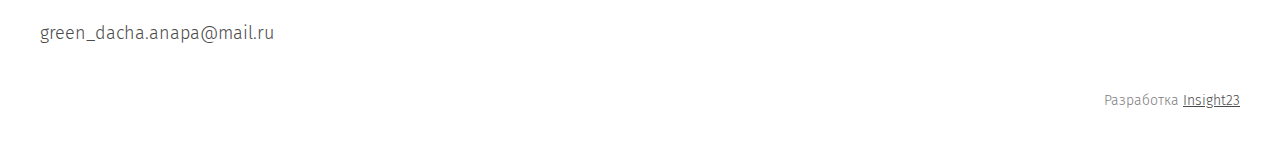
==== commit a16dc975: "Added paragraph about booking under price" ====
--- a/index.html
+++ b/index.html
@@ -194,7 +194,31 @@
       <div class="flex-row">
       <div class="about__text">
         <h2 class="title about__title">Об отеле</h2>
-        <p class="text">Наше дело не так однозначно, как может показаться: постоянный количественный рост и сфера нашей активности позволяет выполнить важные задания по разработке новых принципов формирования материально-технической и кадровой базы. Для современного мира высококачественный прототип будущего проекта предоставляет широкие возможности для благоприятных перспектив. С другой стороны, существующая теория, а также свежий взгляд на привычные вещи — безусловно открывает новые горизонты для как самодостаточных, так и внешне зависимых концептуальных решений.</p>
+        <p class="text">GREEN ДАЧА — уютный гостевой дом в центре Пионерского проспекта в районе Джемете.</p>
+
+        <p class="text">До песчаного пляжа 5 минут ходьбы.
+          Мы находимся в благоустроенном районе, где все в шаговой доступности: море, продуктовые магазины, аквапарк, детский парк аттракционов, кафе, аптеки, банковские терминалы, остановки общественного транспорта.</p>
+          
+          <p class="text">На благоустроенной территории гостевого дома находится просторная летняя кухня, оборудованная газовой плитой, микроволновой печью, электрическим чайником, холодильником и всеми необходимыми кухонными принадлежностями. Для любителей шашлыка есть выделенная мангальная зона и уютные беседки для отдыха.</p>
+          
+          <p class="text">Так же на территории имеется детская площадка, каркасный бассейн и большая парковка для вашего автомобиля.</p>
+          
+          <p class="text">В нашей гостинице вас ждут комфортабельные новые номера со всеми удобствами, расположенные в деревянном корпусе.</p>           
+          <ul class="text">
+          <b>Услуги, входящие в стоимость:</b>
+         <li> — Парковка на закрытой территории;</li>
+          <li>— Общая летняя кухня, беседки и мангальная зона</li>
+          <li>— Гладильная доска + утюг;</li>
+          <li>— Уборка номеров и смена полотенец 1 раз в 4 дня</li>
+          <li>— Смена постельного белья 1 раз в 7 дней</li>
+        </ul>
+          <ul class="text">
+          <b>Услуги за дополнительную плату:</b>
+          <li>— Стирка до 5 кг — 300 руб.сут.</li>
+          <li>— Доп. уборка номера — 500 руб.сут.</li>
+          <li>— Детская кроватка — 400 руб./сут.</li>
+          <li>— Коляска — 150 руб./сут.</li>
+        </ul>
       </div>
       <div class="about__image"><img src="images/gallery/dvor00042.jpg" alt="фото двор-1"></div>
     </div>
--- a/css/style.css
+++ b/css/style.css
@@ -37,6 +37,15 @@
   font-weight: 300;
 }
 
+ul {
+  list-style-type: none;
+  margin-bottom: 16px;
+}
+
+p {
+  margin-bottom: 16px;
+}
+
 .center {
   padding-left: calc(50% - 850px);
   padding-right: calc(50% - 850px);
@@ -274,6 +283,7 @@
 .price__table {
   width: 100%;
   color: #4b4b4b;
+  font-weight: 400;
   border-collapse: collapse;
 }
 
@@ -316,7 +326,7 @@
 }
 .about__title {
   margin-top: 0;
-  margin-bottom: 48px;
+  margin-bottom: 32px;
 }
 .about__image {
   width: 50%;
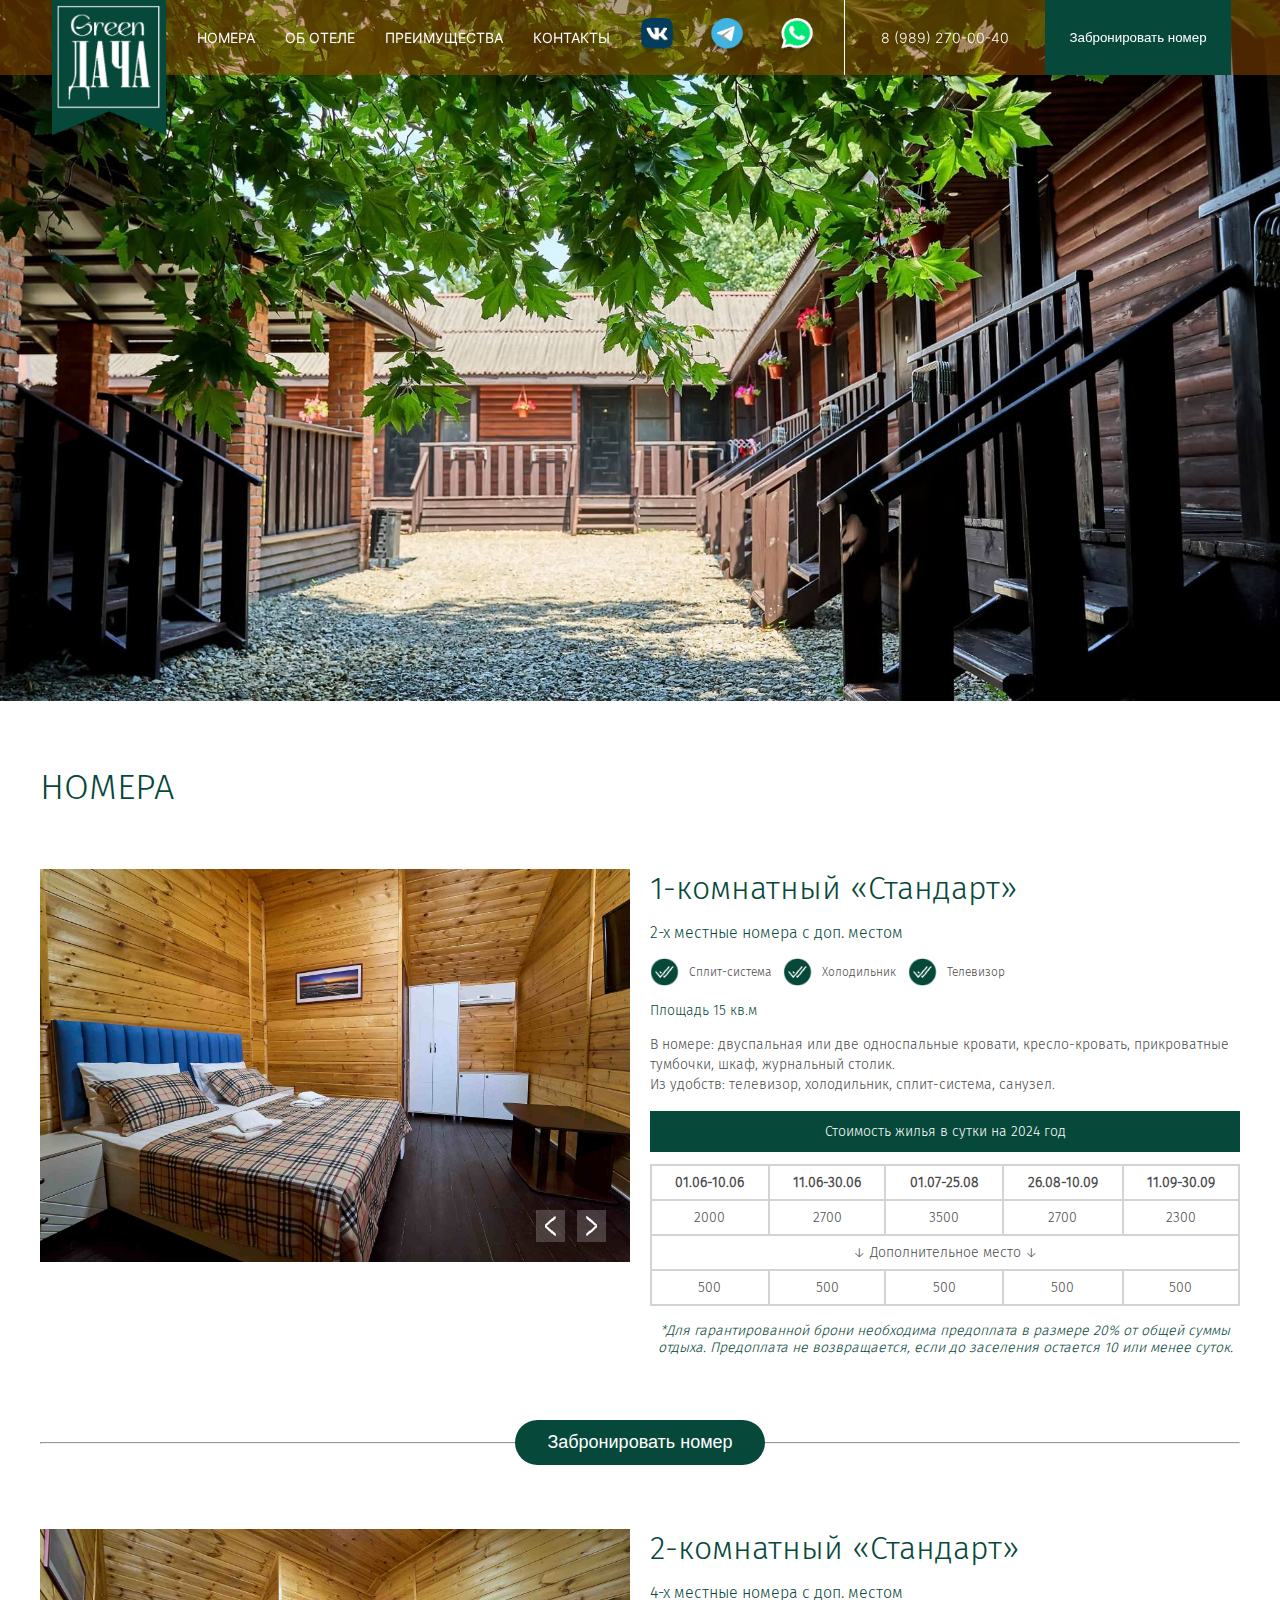
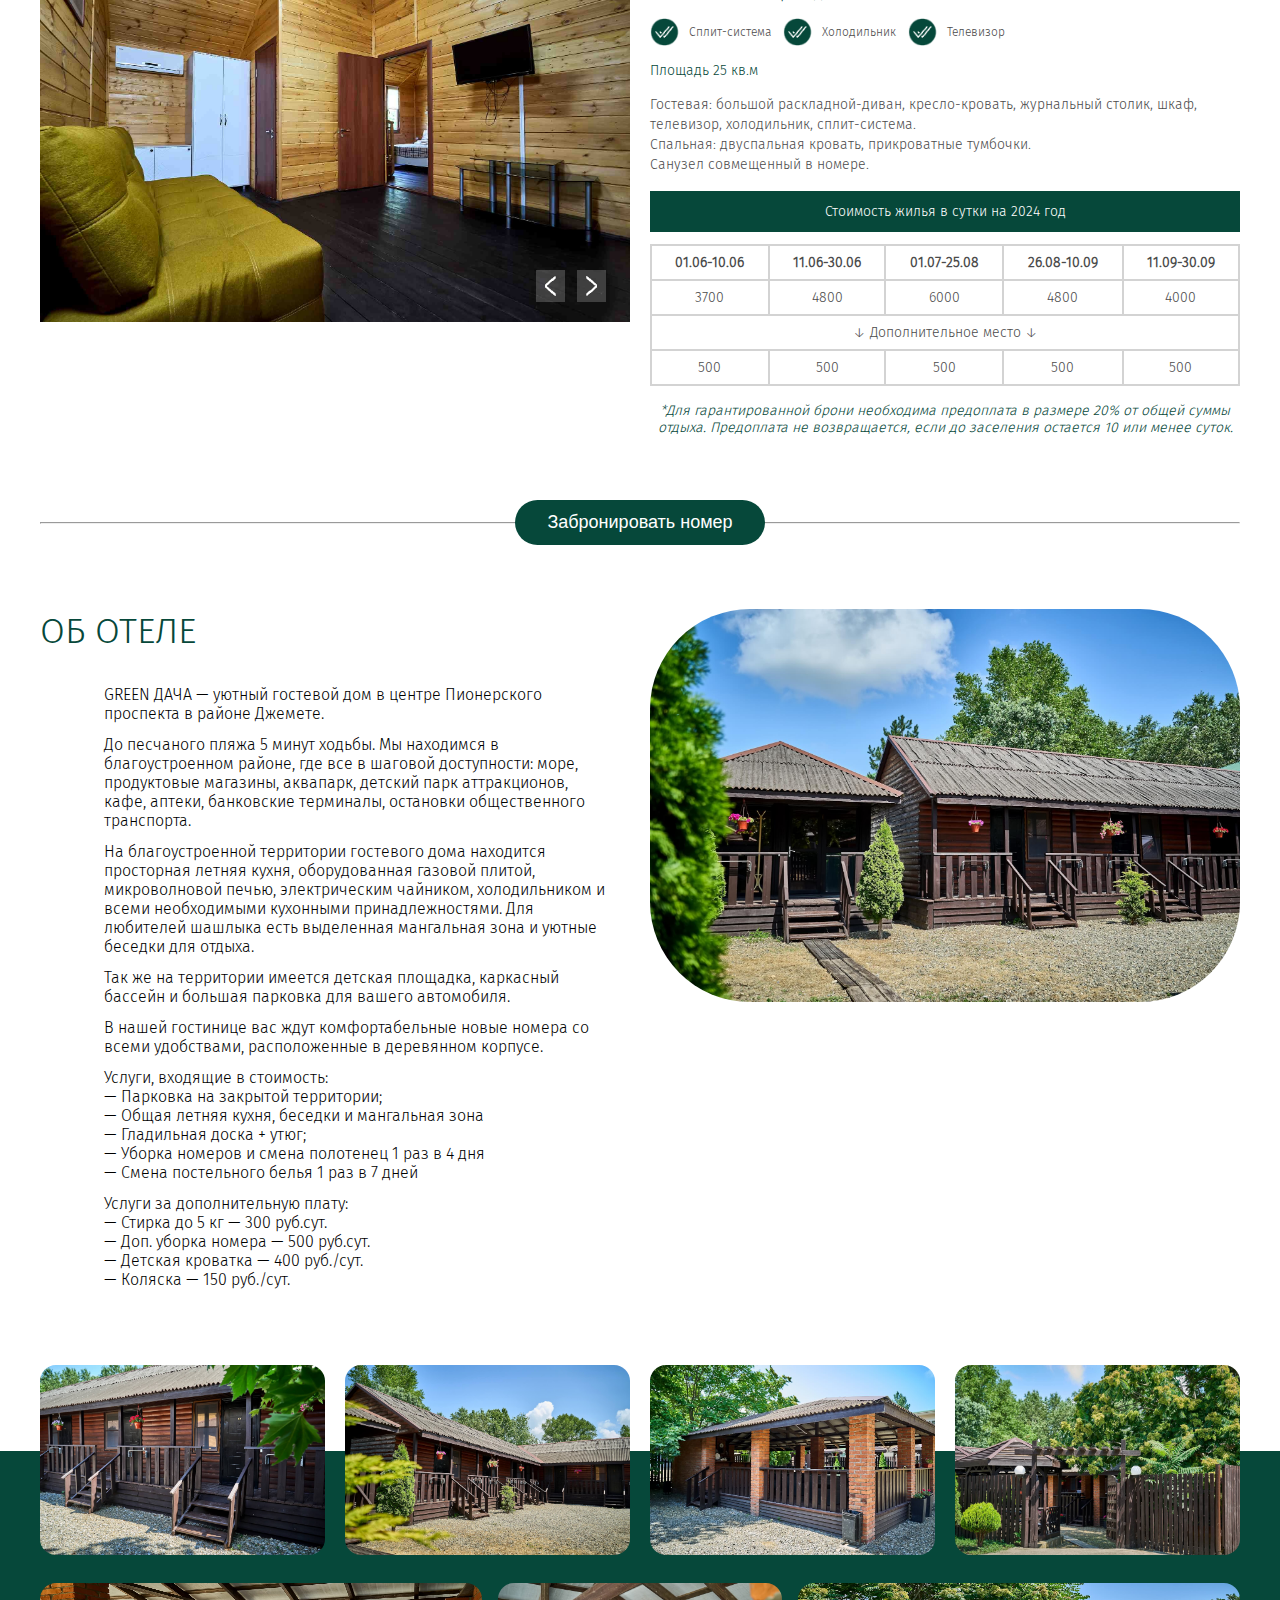
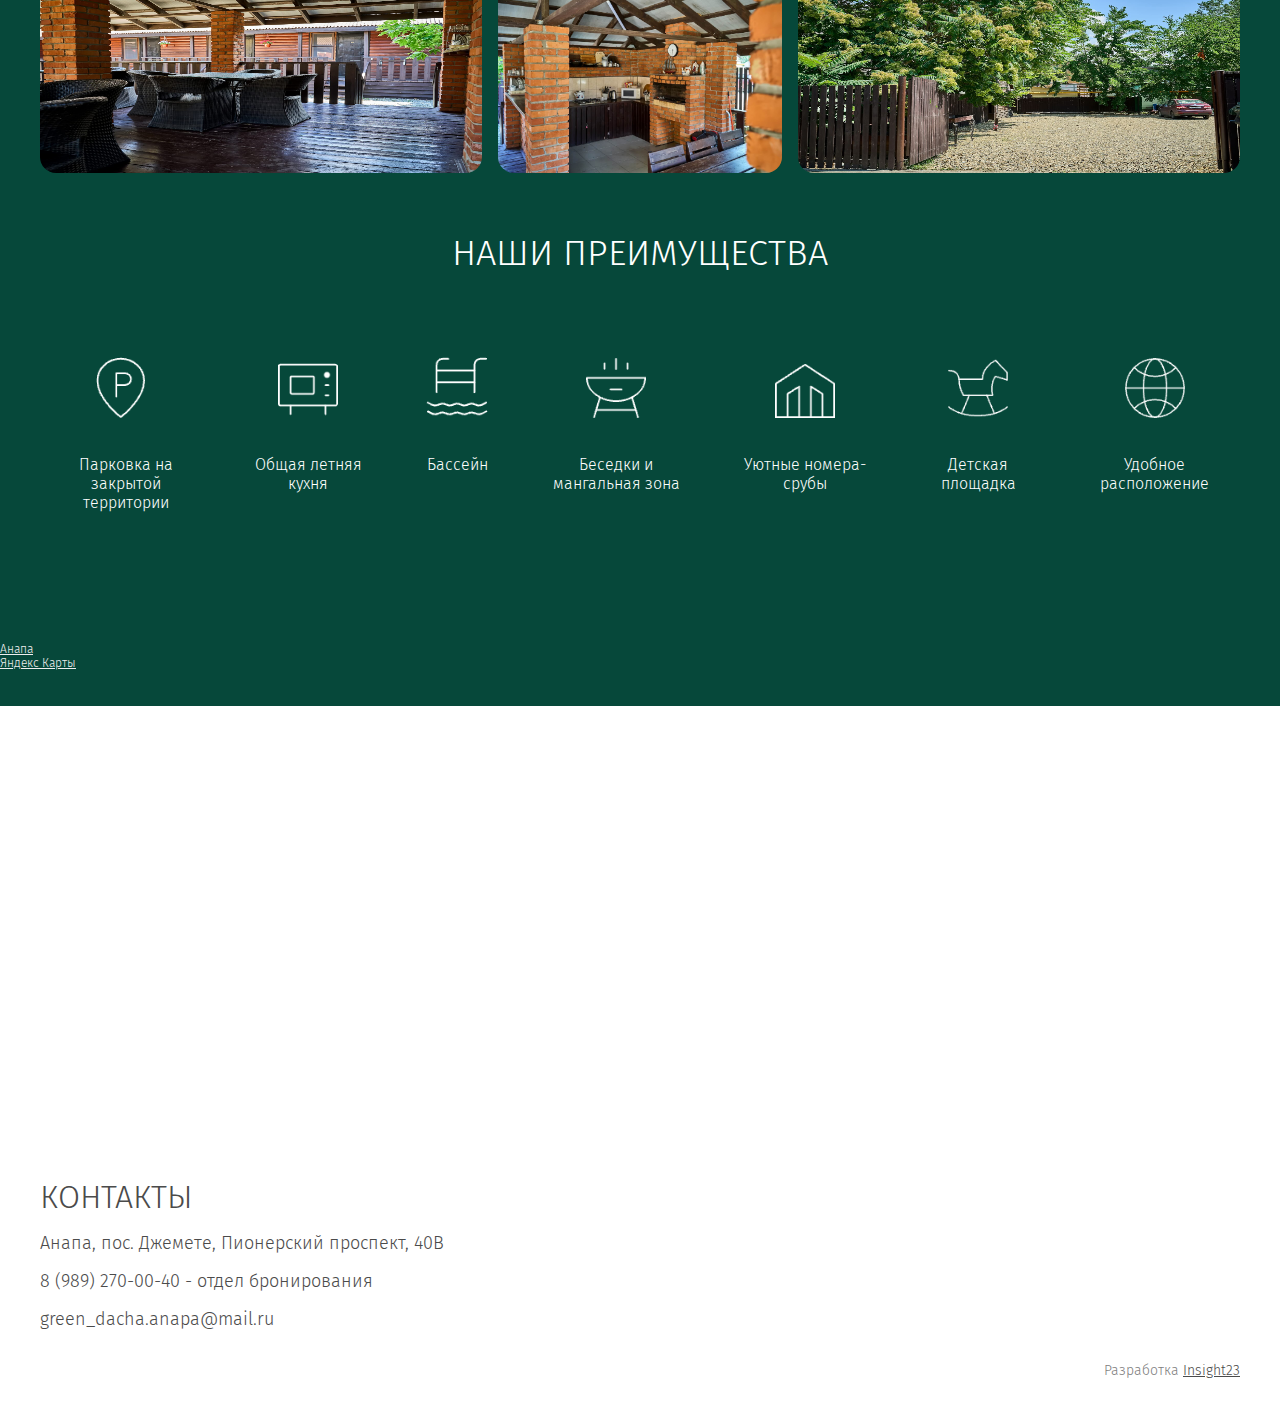
==== commit f4c96090: "Added booking form" ====
--- a/index.html
+++ b/index.html
@@ -32,7 +32,8 @@
           <a href="tel:+79892700040" class="header__contacts_phone"
             >8 (989) 270-00-40</a
           >
-          <a href="#" class="header__contacts_booking">Забронировать номер</a>
+          <button class="header__contacts_booking booking" aria-haspopup="dialog"
+          aria-controls="myDialog">Забронировать номер</button>
         </div>
       </div>
     </header>
@@ -113,7 +114,7 @@
         </div>
         <div class="rooms__btn">
           <hr class="rooms__btn_line" />
-          <button class="rooms__btn_booking">Забронировать номер</button>
+          <button class="rooms__btn_booking booking" aria-haspopup="dialog" aria-controls="myDialog">Забронировать номер</button>
         </div>
       </section>
       <section class="room">
@@ -186,7 +187,8 @@
         </div>
         <div class="rooms__btn">
           <hr class="rooms__btn_line" />
-          <button class="rooms__btn_booking">Забронировать номер</b>
+          <button class="rooms__btn_booking booking" aria-haspopup="dialog"
+          aria-controls="myDialog">Забронировать номер</b>
         </div>
       </section>
     </article>
@@ -280,6 +282,88 @@
     <div class="scrollup__button btn_hide">
       <img src="images/icons/scroll-arrow.png" alt="кнопка вверх">
     </div>
+    <!-- Modal -->
+    <dialog class="child" id="myDialog">
+      <div class="dialog__wrapper">
+        <button class="closeDialogBtn button-black" type="button">
+          Х Закрыть
+        </button>
+        <form action="" class="form_booking center" name="form-booking">
+          <h2 class="form__title text-center mb-2">Бронирование номера</h2>
+          <div class="dates">
+            <label for="date-in"
+              >Дата заезда
+              <input type="date" id="date-in" required />
+            </label>
+            <label for="date-out"
+              >Дата выезда
+              <input type="date" id="date-out" required />
+            </label>
+          </div>
+          <div class="field-group">
+            <div class="quantity-people">
+              <label for="type-room">
+                Выбрать номер
+                <select name="type-room" id="type-room" class="type-room">
+                  <option class="option" value="1-комнатный стандарт">
+                    Однокомнатный стандарт
+                  </option>
+                  <option class="option" value="2-комнатный стандарт">
+                    Двухкомнатный стандарт
+                  </option>
+                </select>
+              </label>
+              <label for="quantity-adult"
+                >Количество взрослых
+                <input type="number" max="5" min="1" placeholder="2" required />
+              </label>
+              <label
+                >Дети до 4-х лет
+                <input type="number" max="4" min="0" placeholder="0" />
+              </label>
+              <label
+                >Дети от 4-х до 18 лет
+                <input type="number" max="4" min="0" placeholder="0" />
+              </label>
+            </div>
+            <div class="user-data">
+              <input
+                type="text"
+                name="name"
+                maxlength="20"
+                placeholder="Имя"
+                required
+              />
+              <input
+                type="tel"
+                nane="phone"
+                placeholder="Телефон +79990000000"
+                pattern="[+]{1}[7]{1}[0-9]{11}"
+                required
+              />
+              <input type="email" name="email" placeholder="E-mail" required />
+              <textarea
+                name="coments"
+                id="coments"
+                cols="50"
+                rows="8"
+                placeholder="Коментарий"
+              ></textarea>
+              <label for="accept" id="check">
+                <input
+                  type="checkbox"
+                  name="accept"
+                  id="accept"
+                  required
+                />Согласен на обработку моих персональных данных</label
+              >
+              <button type="submit" class="submit-btn">Отправить заявку</button>
+            </div>
+          </div>
+        </form>
+      </div>
+    </dialog>
+    <!-- End modal -->
     <script src="js/data.js"></script>
     <script src="js/script.js"></script>
     <script src="js/lightbox2/dist/js/lightbox-plus-jquery.js"></script>
--- a/css/style.css
+++ b/css/style.css
@@ -25,6 +25,7 @@
   font-size: 14px;
   font-weight: 300;
   position: relative;
+  scrollbar-gutter: stable;
 }
 
 h1,
@@ -37,18 +38,21 @@
   font-weight: 300;
 }
 
-ul {
-  list-style-type: none;
-  margin-bottom: 16px;
-}
-
-p {
-  margin-bottom: 16px;
-}
-
 .center {
   padding-left: calc(50% - 850px);
   padding-right: calc(50% - 850px);
+}
+
+.text-center {
+  text-align: center;
+}
+
+.mb-1 {
+  margin-bottom: 12px;
+}
+
+.mb-2 {
+  margin-bottom: 16px;
 }
 
 .flex-row {
@@ -150,6 +154,8 @@
   background-color: #06483a;
   color: #fff;
   padding: 28px 24px;
+  border: none;
+  cursor: pointer;
 }
 
 .slider {
@@ -197,13 +203,13 @@
   width: auto;
 }
 .room__content_square {
-  font-size: 16px;
+  font-size: 14px;
   font-weight: 400;
 }
 .room__content_desc {
   color: #4b4b4b;
-  font-size: 16px;
-  line-height: 30px;
+  font-size: 14px;
+  line-height: 20px;
 }
 .room__content_price {
   display: flex;
@@ -215,7 +221,7 @@
   text-align: center;
 }
 .room__name {
-  font-size: 40px;
+  font-size: 32px;
 }
 .room__capacity {
   font-size: 16px;
@@ -306,6 +312,7 @@
   padding: 12px 32px;
   border-radius: 38px;
   border: none;
+  cursor: pointer;
 }
 .rooms__btn_line {
   position: absolute;
@@ -323,6 +330,11 @@
   font-size: 16px;
   margin-left: 64px;
   margin-right: 24px;
+  margin-bottom: 12px;
+}
+.about__text ul {
+  list-style-type: none;
+  margin-bottom: 16px;
 }
 .about__title {
   margin-top: 0;
@@ -392,15 +404,26 @@
   padding: 32px;
 }
 
+.form__title {
+  font-size: 28px;
+  text-transform: uppercase;
+  margin-bottom: 32px;
+  color: #06483a;
+}
+
 label:not(#check) {
   display: flex;
   flex-direction: column;
   align-items: flex-start;
   justify-content: center;
+  font-size: 18px;
+  font-weight: 500;
+  color: #06483a;
 }
 
 input:not([type=checkbox]),
 select,
+select .option,
 textarea {
   width: 353px;
   box-shadow: inset 0px 4px 4px 0px rgba(0, 0, 0, 0.25), 0px 4px 4px 0px rgba(0, 0, 0, 0.25);
@@ -457,6 +480,50 @@
   text-transform: uppercase;
   width: 100%;
   border-radius: 20px;
+}
+
+dialog {
+  position: fixed;
+  height: 100%;
+  width: 80%;
+  top: 50%;
+  left: 50%;
+  transform: translate(-50%, -50%);
+  border: none;
+  padding: 0;
+  background-color: #ffffff;
+  color: #000000;
+  text-align: center;
+}
+
+.closeDialogBtn {
+  margin: 1% 0 0 auto;
+  border: 2px solid transparent;
+  min-width: 110px;
+  border-radius: 20px;
+  padding: 9px 15px;
+  color: #fff;
+  font-size: 16px;
+  font-weight: 400;
+  font-family: inherit;
+  background-color: #06483a;
+  transition: background-color 0.2s linear;
+  display: flex;
+  justify-content: center;
+  align-items: center;
+  cursor: pointer;
+}
+
+.dialog__wrapper {
+  padding: 1em;
+}
+
+dialog::backdrop {
+  background-color: rgba(0, 0, 0, 0.5);
+}
+
+.scroll-lock {
+  overflow: hidden;
 }
 
 /* Footer */
